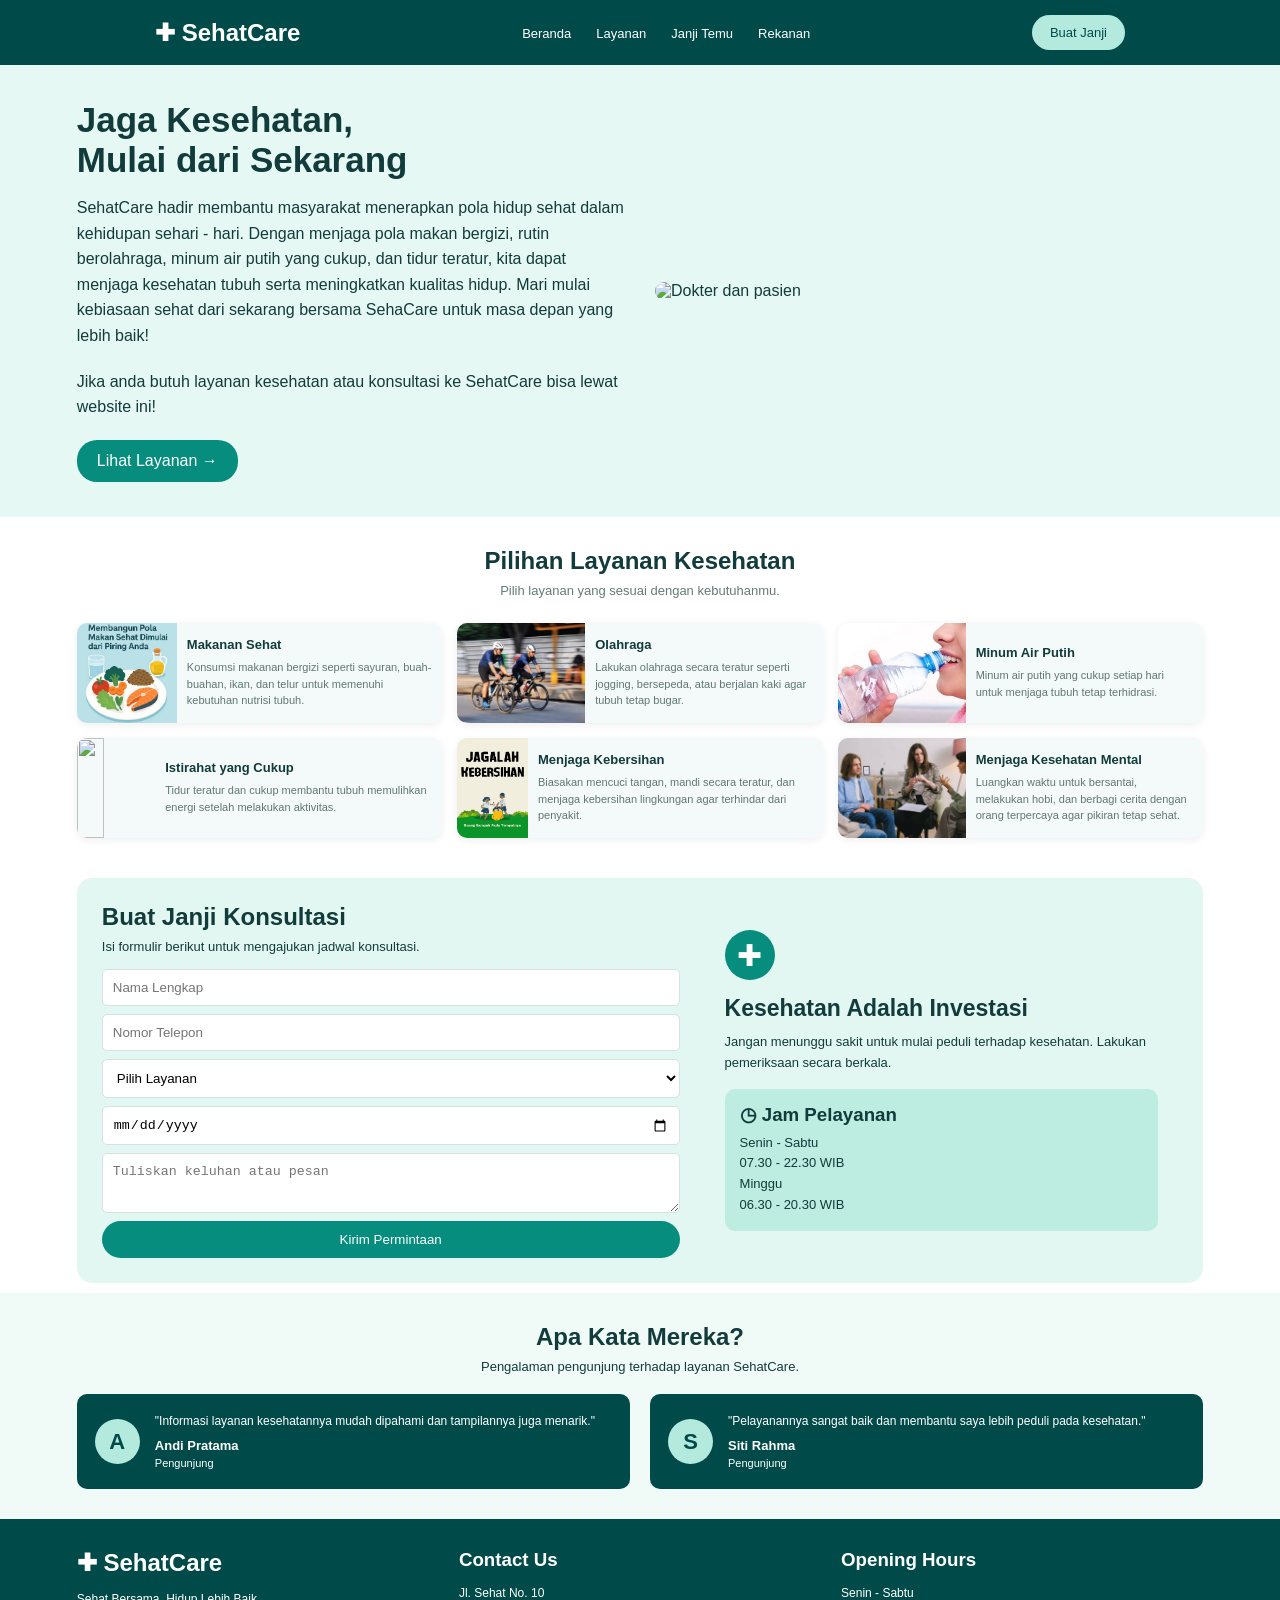
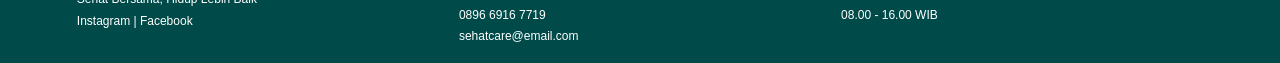
==== index.html @ 27edea1e "Update and rename KatalogKesehatan.html to index.html" ====
<!DOCTYPE html>
<html lang="id">
<head>
    <meta charset="UTF-8">
    <meta name="viewport" content="width=device-width, initial-scale=1.0">
    <title>Hidup Sehat, Masa Depan Hebat</title>
    <link rel="stylesheet" href="KatalogKesehatan.css">
</head>
<body>

<!-- NAVBAR -->
<header>
    <nav class="navbar">
        <h2>✚ SehatCare</h2>

        <ul>
            <li><a href="#beranda">Beranda</a></li>
            <li><a href="#layanan">Layanan</a></li>
            <li><a href="#janji">Janji Temu</a></li>
            <li><a href="#rekanan">Rekanan</a></li>
        </ul>

        <a href="#janji" class="btn-nav">Buat Janji</a>
    </nav>
</header>

<!-- BERANDA -->
<section class="hero" id="beranda">
    <div class="hero-text">
        <h1>Jaga Kesehatan,<br>
        Mulai dari Sekarang</h1>

        <p>
            SehatCare hadir membantu masyarakat menerapkan pola hidup sehat dalam kehidupan sehari - hari. Dengan menjaga pola makan bergizi, rutin berolahraga, minum air putih yang cukup, dan tidur teratur, kita dapat menjaga kesehatan tubuh serta meningkatkan kualitas hidup. Mari mulai kebiasaan sehat dari sekarang bersama SehaCare untuk masa depan yang lebih baik!
        </p>
        <p>
            Jika anda butuh layanan kesehatan atau konsultasi ke SehatCare bisa lewat website ini!
        </p>

        <a href="#layanan" class="btn">Lihat Layanan →</a>
    </div>

    <div class="hero-img">
        <img src="https://images.unsplash.com/photo-1576091160399-112ba8d25d1d?w=800"
        alt="Dokter dan pasien">
    </div>
</section>

<!-- LAYANAN -->
<section class="layanan" id="layanan">
    <h2>Pilihan Layanan Kesehatan</h2>
    <p class="subjudul">
        Pilih layanan yang sesuai dengan kebutuhanmu.
    </p>

    <div class="container">

        <div class="card">
            <img src="Makanan Bergizi.jpg">
            <div>
                <h3> Makanan Sehat </h3>
                <p>Konsumsi makanan bergizi seperti sayuran, buah-buahan, ikan, dan telur untuk memenuhi kebutuhan nutrisi tubuh.</p>
            </div>
        </div>

        <div class="card">
            <img src="Bersepeda.jpg">
            <div>
                <h3> Olahraga </h3>
                <p>Lakukan olahraga secara teratur seperti jogging, bersepeda, atau berjalan kaki agar tubuh tetap bugar.</p>
            </div>
        </div>

        <div class="card">
            <img src="air putih.jpg">
            <div>
                <h3> Minum Air Putih </h3>
                <p>Minum air putih yang cukup setiap hari untuk menjaga tubuh tetap terhidrasi.</p>
            </div>
        </div>

        <div class="card">
            <img src="d:\Rekayasa Perangkat Lunak\Modul Website Katalog Menu\tidur.jpg">
            <div>
                <h3> Istirahat yang Cukup</h3>
                <p>Tidur teratur dan cukup membantu tubuh memulihkan energi setelah melakukan aktivitas.</p>
            </div>
        </div>

        <div class="card">
            <img src="kebersihan.png">
            <div>
                <h3> Menjaga Kebersihan </h3>
                <p>Biasakan mencuci tangan, mandi secara teratur, dan menjaga kebersihan lingkungan agar terhindar dari penyakit.</p>
            </div>
        </div>

        <div class="card">
            <img src="interaksi.jpg">
            <div>
                <h3> Menjaga Kesehatan Mental</h3>
                <p>Luangkan waktu untuk bersantai, melakukan hobi, dan berbagi cerita dengan orang terpercaya agar pikiran tetap sehat.</p>
            </div>
        </div>

    </div>
</section>

<!-- BUAT JANJI -->
<section class="janji" id="janji">

    <div class="form-box">
        <h2>Buat Janji Konsultasi</h2>
        <p>Isi formulir berikut untuk mengajukan jadwal konsultasi.</p>

        <form>
            <input type="text" placeholder="Nama Lengkap" required>

            <input type="tel" placeholder="Nomor Telepon" required>

            <select required>
                <option value="">Pilih Layanan</option>
                <option>Pemeriksaan Umum</option>
                <option>Konsultasi Dokter</option>
                <option>Vaksinasi</option>
                <option>Cek Laboratorium</option>
                <option>Perawatan Gigi</option>
            </select>

            <input type="date" required>

            <textarea placeholder="Tuliskan keluhan atau pesan"></textarea>

            <button type="submit">Kirim Permintaan</button>
        </form>
    </div>

    <div class="info-box">
        <div class="icon">✚</div>
        <h2>Kesehatan Adalah Investasi</h2>

        <p>
            Jangan menunggu sakit untuk mulai peduli
            terhadap kesehatan. Lakukan pemeriksaan
            secara berkala.
        </p>

        <div class="jam">
            <h3>◷ Jam Pelayanan</h3>
            <p>Senin - Sabtu</p>
            <p>07.30 - 22.30 WIB</p>
            <p>Minggu</p>
            <p>06.30 - 20.30 WIB

            </p>
        </div>
    </div>

</section>

<!-- KOMENTAR -->
<section class="rekanan" id="rekanan">
    <h2>Apa Kata Mereka?</h2>
    <p>Pengalaman pengunjung terhadap layanan SehatCare.</p>

    <div class="review-container">

        <div class="review">
            <div class="avatar">A</div>
            <div>
                <p>
                    "Informasi layanan kesehatannya mudah
                    dipahami dan tampilannya juga menarik."
                </p>
                <h4>Andi Pratama</h4>
                <small>Pengunjung</small>
            </div>
        </div>

        <div class="review">
            <div class="avatar">S</div>
            <div>
                <p>
                    "Pelayanannya sangat baik dan membantu
                    saya lebih peduli pada kesehatan."
                </p>
                <h4>Siti Rahma</h4>
                <small>Pengunjung</small>
            </div>
        </div>

    </div>
</section>

<!-- FOOTER -->
<footer>
    <div class="footer-container">

        <div>
            <h2>✚ SehatCare</h2>
            <p>Sehat Bersama, Hidup Lebih Baik</p>
            <p>Instagram | Facebook</p>
        </div>

        <div>
            <h3>Contact Us</h3>
            <p>Jl. Sehat No. 10</p>
            <p>0896 6916 7719</p>
            <p>sehatcare@email.com</p>
        </div>

        <div>
            <h3>Opening Hours</h3>
            <p>Senin - Sabtu</p>
            <p>08.00 - 16.00 WIB</p>
        </div>

    </div>
</footer>
</body>
</html>
---- KatalogKesehatan.css ----
* {
    margin: 0;
    padding: 0;
    box-sizing: border-box;
    scroll-behavior: smooth;
}

body {
    font-family: Arial, sans-serif;
    color: #123b3b;
}

/* NAVBAR */
header {
    background: #004b49;
}

.navbar {
    max-width: 1000px;
    margin: auto;
    padding: 15px;
    display: flex;
    justify-content: space-between;
    align-items: center;
}

.navbar h2 {
    color: white;
}

.navbar ul {
    display: flex;
    list-style: none;
    gap: 25px;
}

.navbar a {
    color: white;
    text-decoration: none;
    font-size: 13px;
}

.btn-nav {
    background: #b4e9dd;
    color: #004b49 !important;
    padding: 10px 18px;
    border-radius: 20px;
}

/* BERANDA */
.hero {
    background: #e5f8f3;
    padding: 35px 6%;
    display: flex;
    align-items: center;
    gap: 30px;
}

.hero-text {
    width: 50%;
}

.hero-text h1 {
    font-size: 35px;
    margin-bottom: 15px;
}

.hero-text p {
    line-height: 1.6;
    margin-bottom: 20px;
}

.btn {
    display: inline-block;
    background: #078d7d;
    color: white;
    padding: 12px 20px;
    border-radius: 20px;
    text-decoration: none;
}

.hero-img {
    width: 50%;
}

.hero-img img {
    width: 100%;
    height: 210px;
    object-fit: cover;
    border-radius: 15px;
}

/* LAYANAN */
.layanan {
    padding: 30px 6%;
    text-align: center;
    background: #ffffff;
}

.layanan h2,
.rekanan h2 {
    margin-bottom: 8px;
}

.subjudul {
    margin-bottom: 25px;
    font-size: 13px;
    color: #657b79;
}

.container {
    display: grid;
    grid-template-columns: repeat(3, 1fr);
    gap: 15px;
}

.card {
    display: flex;
    align-items: center;
    background: #f4faf9;
    border-radius: 10px;
    overflow: hidden;
    box-shadow: 0 2px 8px #00000012;
    text-align: left;
}

.card img {
    width: 35%;
    height: 100px;
    object-fit: cover;
}

.card div {
    padding: 10px;
}

.card h3 {
    font-size: 13px;
    margin-bottom: 7px;
}

.card p {
    font-size: 11px;
    line-height: 1.5;
    color: #607775;
}

/* JANJI KONSULTASI */
.janji {
    background: #e2f7f1;
    margin: 10px 6%;
    padding: 25px;
    border-radius: 15px;
    display: flex;
    gap: 25px;
}

.form-box {
    width: 55%;
}

.form-box h2 {
    margin-bottom: 8px;
}

.form-box p {
    font-size: 13px;
    margin-bottom: 15px;
}

form {
    display: flex;
    flex-direction: column;
    gap: 8px;
}

input, select, textarea {
    width: 100%;
    padding: 10px;
    border: 1px solid #d5e3df;
    border-radius: 5px;
    background: white;
}

textarea {
    height: 60px;
}

button {
    background: #078d7d;
    color: white;
    padding: 11px;
    border: none;
    border-radius: 20px;
    cursor: pointer;
}

.info-box {
    width: 45%;
    padding: 20px;
    display: flex;
    flex-direction: column;
    justify-content: center;
}

.icon {
    background: #078d7d;
    color: white;
    width: 50px;
    height: 50px;
    border-radius: 50%;
    display: flex;
    justify-content: center;
    align-items: center;
    font-size: 30px;
    margin-bottom: 15px;
}

.info-box h2 {
    font-size: 23px;
    margin-bottom: 10px;
}

.info-box p {
    font-size: 13px;
    line-height: 1.6;
}

.jam {
    background: #bdece0;
    padding: 15px;
    border-radius: 10px;
    margin-top: 15px;
}

.jam h3 {
    margin-bottom: 7px;
}

/* KOMENTAR */
.rekanan {
    padding: 30px 6%;
    text-align: center;
    background: #f0faf7;
}

.rekanan > p {
    font-size: 13px;
    margin-bottom: 20px;
}

.review-container {
    display: grid;
    grid-template-columns: 1fr 1fr;
    gap: 20px;
}

.review {
    background: #004b49;
    color: white;
    padding: 18px;
    border-radius: 10px;
    display: flex;
    align-items: center;
    gap: 15px;
    text-align: left;
}

.avatar {
    min-width: 45px;
    height: 45px;
    border-radius: 50%;
    background: #b4e9dd;
    color: #004b49;
    display: flex;
    justify-content: center;
    align-items: center;
    font-size: 22px;
    font-weight: bold;
}

.review p {
    font-size: 12px;
    line-height: 1.5;
    margin-bottom: 8px;
}

.review h4 {
    font-size: 13px;
}

.review small {
    font-size: 11px;
}

/* FOOTER */
footer {
    background: #004b49;
    color: white;
    padding: 30px 6% 15px;
}

.footer-container {
    display: grid;
    grid-template-columns: repeat(3, 1fr);
    gap: 20px;
}

.footer-container h2,
.footer-container h3 {
    margin-bottom: 12px;
}

.footer-container p {
    font-size: 12px;
    line-height: 1.8;
}

.copyright {
    text-align: center;
    border-top: 1px solid #ffffff55;
    margin-top: 20px;
    padding-top: 15px;
    font-size: 12px;
}

/* RESPONSIVE HP */
@media (max-width: 700px) {
    .navbar {
        flex-wrap: wrap;
        gap: 12px;
    }

    .navbar ul {
        width: 100%;
        justify-content: center;
        gap: 15px;
        order: 3;
    }

    .navbar a {
        font-size: 11px;
    }

    .hero {
        flex-direction: column;
    }

    .hero-text,
    .hero-img {
        width: 100%;
    }

    .hero-text h1 {
        font-size: 28px;
    }

    .container {
        grid-template-columns: 1fr 1fr;
    }

    .janji {
        flex-direction: column;
    }

    .form-box,
    .info-box {
        width: 100%;
    }

    .review-container {
        grid-template-columns: 1fr;
    }

    .footer-container {
        grid-template-columns: 1fr;
    }
}

@media (max-width: 430px) {
    .container {
        grid-template-columns: 1fr;
    }
}
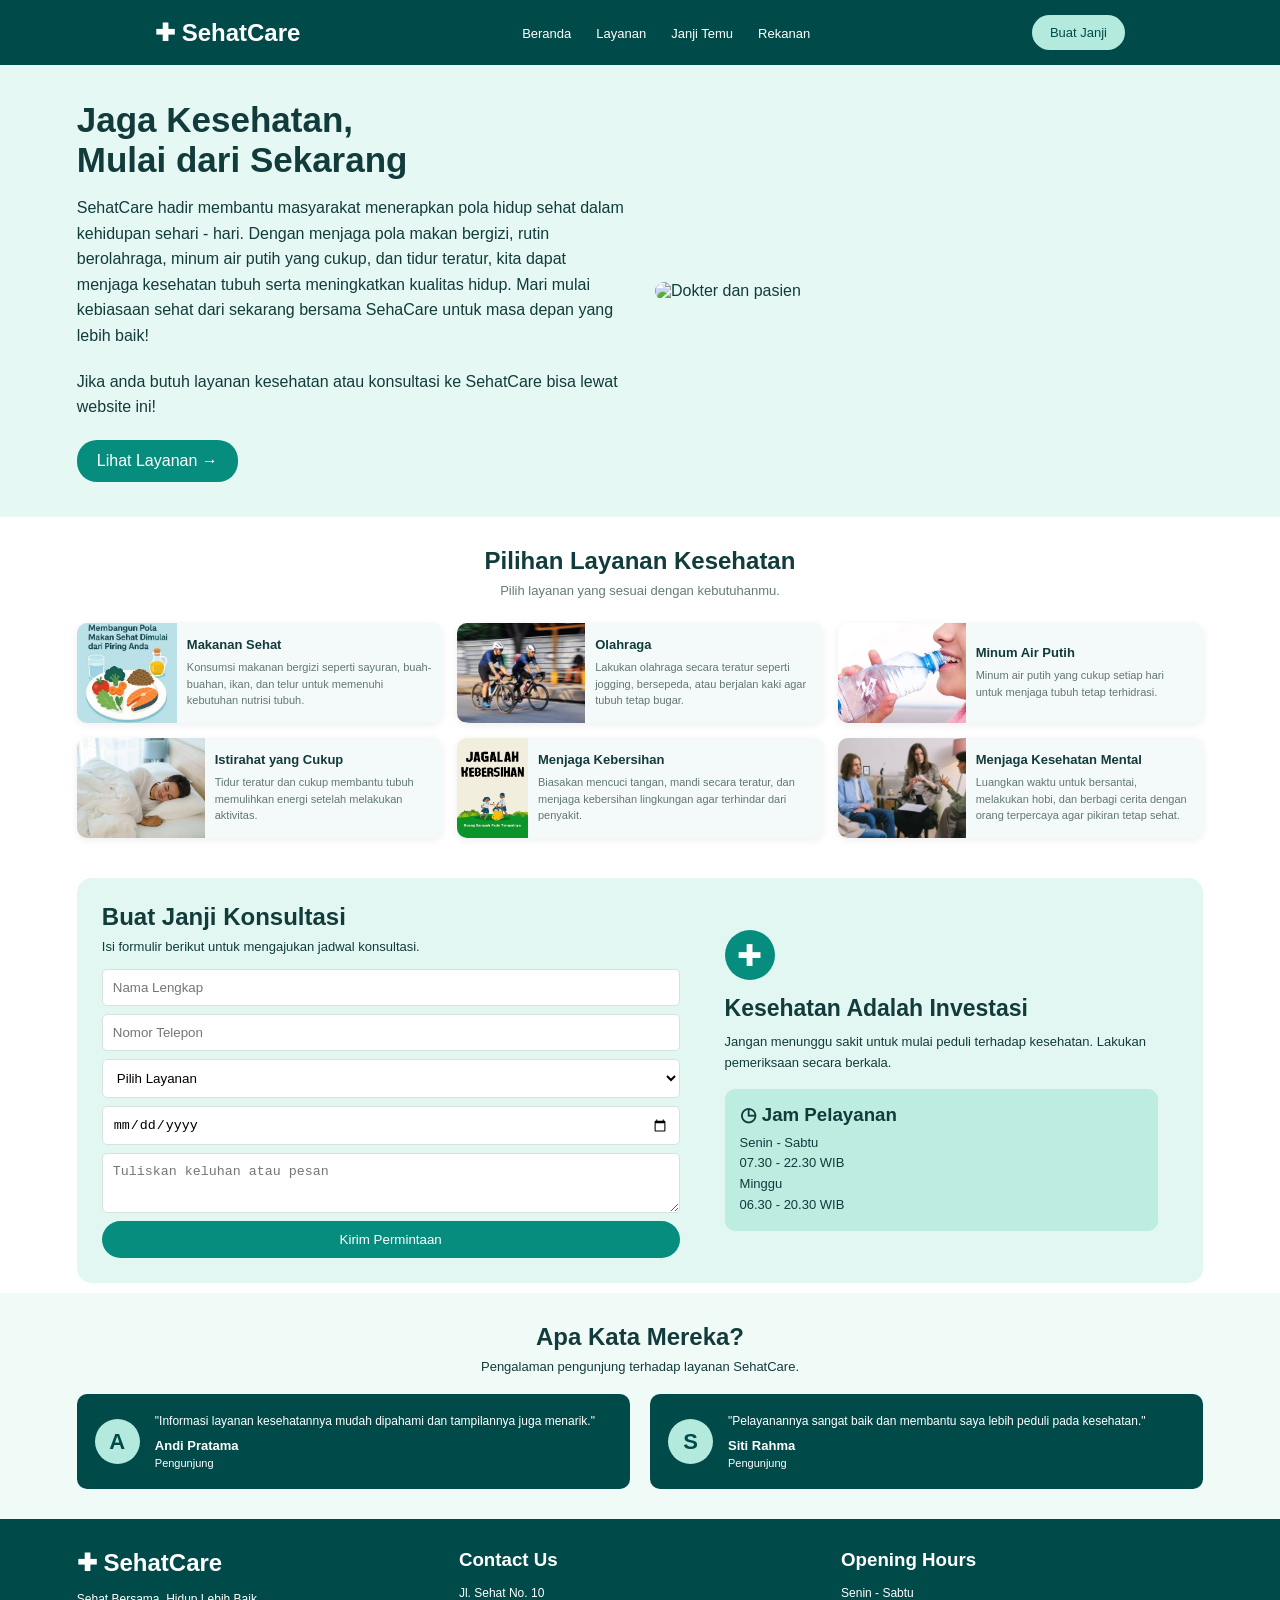
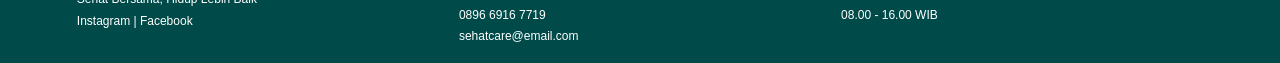
==== commit 8f06dc6c: "Update index.html" ====
--- a/index.html
+++ b/index.html
@@ -80,7 +80,7 @@
         </div>
 
         <div class="card">
-            <img src="d:\Rekayasa Perangkat Lunak\Modul Website Katalog Menu\tidur.jpg">
+            <img src="tidur.jpg">
             <div>
                 <h3> Istirahat yang Cukup</h3>
                 <p>Tidur teratur dan cukup membantu tubuh memulihkan energi setelah melakukan aktivitas.</p>
